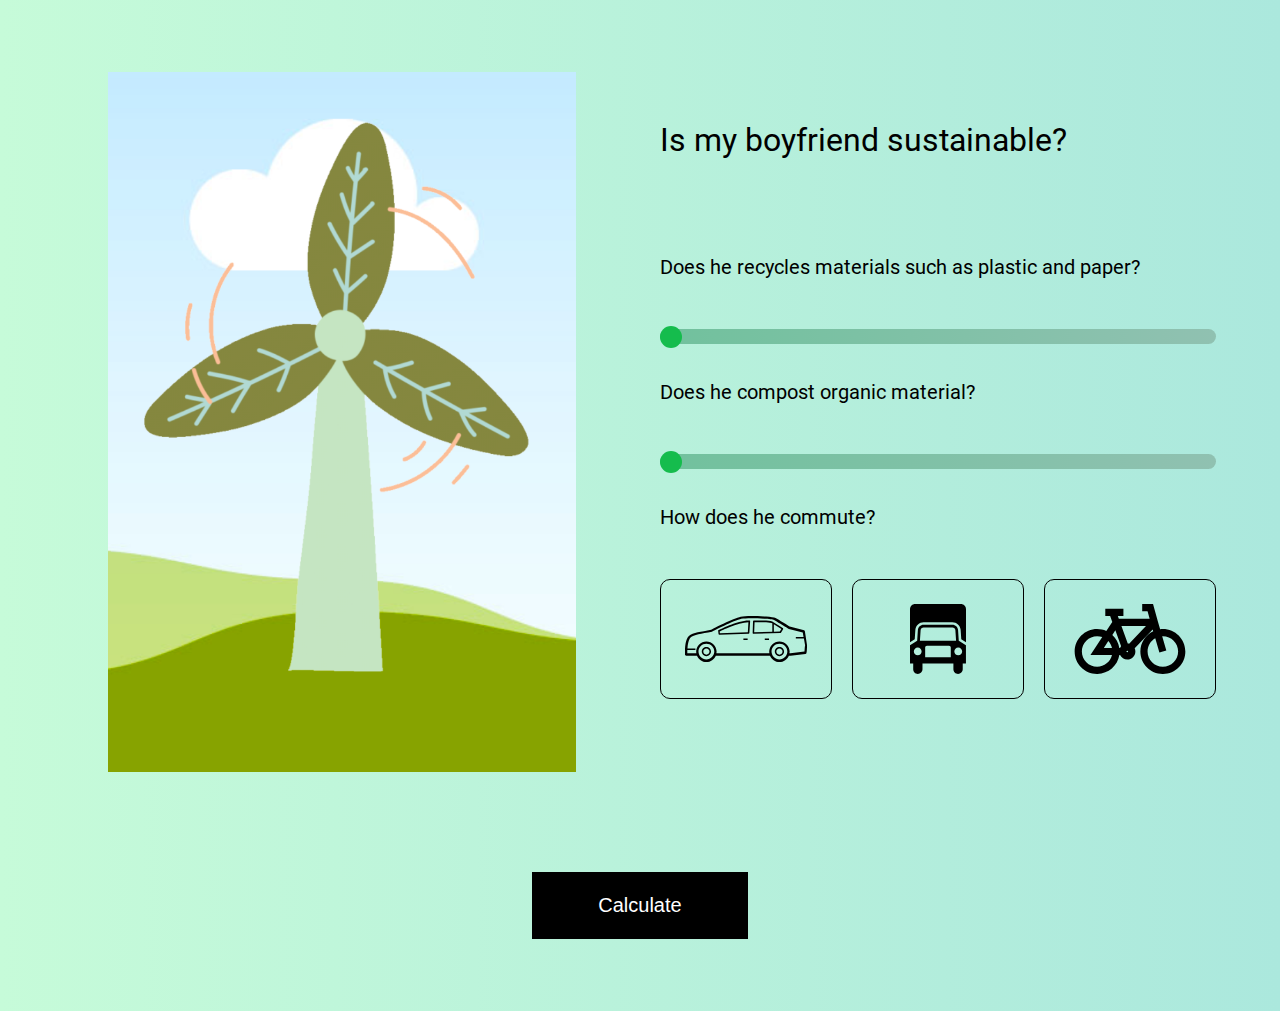
==== quiz/quiz.html @ d0510b84 "added frontend" ====
<!DOCTYPE html>
<html lang="en">
  <head>
    <meta charset="UTF-8" />
    <meta name="viewport" content="width=device-width, initial-scale=1.0" />
    <link rel="stylesheet" href="/style/fonts.css" />
    <link rel="stylesheet" href="/style/style.css" />
    <title>Quiz</title>
  </head>
  <body>
    <section class="showcase page-width">
      <div class="quiz__container">
        <div class="quiz__image">
          <img src="/images/flower.png" alt="Flower" />
        </div>
        <div class="quiz__content">
          <h2 class="quiz__title">Is my boyfriend sustainable?</h2>
          <form action="#">
            <div class="input__wrapper">
              <label class="input__label" for="Recycles"> Does he recycles materials such as plastic and paper? </label>
              <input type="range" name="Recycles" id="progressBar" class="progress-bar" min="0" max="5" value="0" />
            </div>

            <div class="input__wrapper">
              <label class="input__label" for="Compost"> Does he compost organic material? </label>
              <input type="range" name="Compost" id="progressBar" class="progress-bar" min="0" max="5" value="0" />
            </div>

            <div class="input__wrapper">
              <fieldset>
                <legend class="input__label" for="paper">How does he commute?</legend>
                <div class="quiz__fieldset">

                  <div class="quiz__radio-wrapper">
                    <input type="radio" id="" name="Commute" value="car" />
                    <svg xmlns="http://www.w3.org/2000/svg"
                          xmlns:xlink="http://www.w3.org/1999/xlink" version="1.1" x="0px" y="0px" style="enable-background:new -247 370.9 100 100;" xml:space="preserve" viewBox="-228.6 409 63.3 23.9">
                        <path d="M-165.3,424l-1.1-7.1c0-0.2-0.2-0.4-0.4-0.5l-7.5-1.9c-0.7-0.4-5.8-3.6-7.3-4.4c-0.8-0.4-2.5-0.6-4.9-0.8  c-2.4-0.2-5.2-0.3-7.7-0.3c-2.3,0-4.3,0.1-5.5,0.4c-3.7,0.8-14.4,6.2-15.3,6.7c-5.4,1.2-9.4,1.2-11.6,3.3c-1.9,1.9-2,6-2,8.2  c0,0.8,0,1.4,0,1.4c0,0.3,0.3,0.6,0.6,0.6h5.6c0.8,1.9,2.7,3.3,4.9,3.3c2.2,0,4.1-1.4,4.9-3.3h28.1c0.8,1.9,2.7,3.3,4.9,3.3  c2.2,0,4.1-1.4,4.9-3.3h0.8h0.1l7.7-0.9c0.2,0,0.4-0.2,0.5-0.4c0.3-0.9,0.3-3,0.3-3.8V424L-165.3,424z M-217.5,431.6  c-2.3,0-4.1-1.8-4.1-4.1c0-2.3,1.8-4.1,4.1-4.1s4.1,1.8,4.1,4.1C-213.4,429.7-215.3,431.6-217.5,431.6z M-179.6,431.6  c-2.3,0-4.1-1.8-4.1-4.1c0-2.3,1.8-4.1,4.1-4.1c2.3,0,4.1,1.8,4.1,4.1C-175.5,429.8-177.3,431.6-179.6,431.6z M-166.6,427.4  l-7.3,0.9h-0.5c0-0.3,0.1-0.5,0.1-0.8c0-2.9-2.4-5.3-5.3-5.3s-5.3,2.4-5.3,5.3c0,0.3,0,0.5,0.1,0.8h-27.5c0-0.3,0.1-0.5,0.1-0.8  c0-2.9-2.4-5.3-5.3-5.3s-5.3,2.4-5.3,5.3c0,0.3,0,0.5,0.1,0.8h-4.7c0-0.2,0-0.5,0-0.8c0-0.2,0-0.5,0-0.8h4.2v-0.8h-4.1  c0.1-2.1,0.6-4.8,1.6-5.7c1.6-1.6,5.5-1.9,11.1-3l0.1-0.1c0,0,2.9-1.5,6.2-3c3.3-1.6,7.2-3.2,8.9-3.6c1-0.2,3-0.3,5.2-0.3  c2.5,0,5.3,0.1,7.6,0.3c2.3,0.2,4.2,0.5,4.4,0.7c1.4,0.8,7.3,4.4,7.3,4.4l0.2,0.1l7.2,1.9l0.4,2.3h-4v0.8h4.2l0.6,3.5v0.2  C-166.5,424.9-166.5,426.6-166.6,427.4z M-198.3,421.5h2.2v-0.8h-2.2V421.5z M-187.2,421.5h2.2v-0.8h-2.2V421.5z M-177.9,415.3  l-4.8-3.1c-0.6-0.5-2.1-0.6-3.8-0.8c-1.7-0.1-3.6-0.1-4.9-0.1c-0.9,0-1.5,0-1.5,0c-0.2,0-0.4,0.2-0.4,0.4l-0.2,6.1  c0,0.1,0,0.2,0.1,0.3c0.1,0.1,0.2,0.1,0.3,0.1l0,0l14-0.3c0.1,0,0.3-0.1,0.3-0.2l1.1-1.8C-177.6,415.7-177.7,415.4-177.9,415.3z   M-183.3,417.2l-9.4,0.2l0.2-5.2c0.3,0,0.7,0,1.1,0c1.3,0,3.2,0,4.9,0.1c1.4,0.1,2.8,0.3,3.2,0.5  C-183.3,412.8-183.3,417.2-183.3,417.2z M-179.4,417.1l-3.1,0.1v-3.9l3.9,2.5L-179.4,417.1z M-195.2,411.3c-0.1,0-0.2,0-0.4,0  c-5.9,0-15.5,5-15.6,5c-0.1,0.1-0.2,0.2-0.2,0.4l0.2,1.7c0,0.2,0.2,0.4,0.4,0.4l0,0l15.2-0.6c0.2,0,0.4-0.2,0.4-0.4l0.4-6.1  c0-0.1,0-0.2-0.1-0.3C-195,411.4-195.1,411.3-195.2,411.3z M-196,417.4l-14.5,0.6l-0.1-1c0.7-0.3,2.7-1.3,5.3-2.3  c3.1-1.2,6.9-2.4,9.6-2.5L-196,417.4z M-179.6,425.1c-1.3,0-2.4,1.1-2.4,2.4c0,1.3,1.1,2.4,2.4,2.4c1.3,0,2.4-1.1,2.4-2.4  C-177.2,426.2-178.3,425.1-179.6,425.1z M-179.6,429.1c-0.9,0-1.6-0.7-1.6-1.6c0-0.9,0.7-1.6,1.6-1.6c0.9,0,1.6,0.7,1.6,1.6  C-178,428.4-178.7,429.1-179.6,429.1z M-217.5,425.1c-1.3,0-2.4,1.1-2.4,2.4c0,1.3,1.1,2.4,2.4,2.4s2.4-1.1,2.4-2.4  C-215.1,426.2-216.2,425.1-217.5,425.1z M-217.5,429.1c-0.9,0-1.6-0.7-1.6-1.6c0-0.9,0.7-1.6,1.6-1.6s1.6,0.7,1.6,1.6  C-215.9,428.4-216.7,429.1-217.5,429.1z"></path>
                    </svg>
                  </div>
                  <div class="quiz__radio-wrapper">
                    <input type="radio" id="" name="Commute" value="truck" />
                    <svg fill="#000000" version="1.1" id="Layer_1"
                      xmlns="http://www.w3.org/2000/svg"
                      xmlns:xlink="http://www.w3.org/1999/xlink" xml:space="preserve" viewBox="16 5 96 120">
                      <path d="M88.7,40.6c5.1,0,9.3,4,9.7,9l1.2,18.5l12.3,7.4l0,31.3h-5.5l0,10.2c0,4.4-3.6,8-8,8c-4.4,0-8-3.5-8-8v-10.2H37.4l0,10.2 	c0,4.4-3.6,8-8,8c-4.4,0-7.9-3.5-7.9-8v-10.2H16l0-31.3l12.3-7.4l1.2-18.5c0.4-5,4.6-9,9.7-9H88.7z M29.3,93c3.7,0,6.6-3,6.6-6.7 	c0-3.7-3-6.7-6.6-6.7c-3.7,0-6.7,3-6.7,6.7C22.6,90,25.6,93,29.3,93 M85.9,96.4V79.5c0-1.7-1.4-3-3-3H45c-1.6,0-3,1.4-3,3v16.8H85.9 	z M105.4,86.3c0-3.7-3-6.7-6.7-6.7c-3.7,0-6.7,3-6.7,6.7c0,3.7,3,6.7,6.7,6.7C102.4,93,105.4,90,105.4,86.3 M95,67.9l-1.2-18 	c-0.2-2.6-2.4-4.6-5-4.6H39.3c-2.7,0-4.8,2-5.1,4.6l-1.2,18H95z"></path>
                      <path d="M103.2,5c4.9,0,8.8,3.9,8.8,8.8v56.7l-8.1-5L102.8,49c-0.7-7.1-6.8-12.7-14.1-12.7H39.3c-7.4,0-13.4,5.6-14.1,12.7 	l-1.1,16.6l-8.1,5l0-56.7C16,8.9,20,5,24.8,5H103.2z"></path>
                    </svg>
                  </div>
                  <div class="quiz__radio-wrapper">
                    <input type="radio" id="" name="Commute" value="cycle" />
                    <svg fill="#000000" version="1.1" id="Layer_1" xmlns="http://www.w3.org/2000/svg" xmlns:xlink="http://www.w3.org/1999/xlink" xml:space="preserve" viewBox="0 94.12 512 323.75">                         <g>                           <g>                             <path d="M407.966,209.809c-4.257,0-8.454,0.263-12.578,0.762l-10.465-36.07l-22.406-80.377h-50.086v33.391h24.73l9.716,34.856                             H204.273l-4.567-12.595h25.847v-33.391h-83.802v33.391h22.436l9.833,27.116l-27.568,41.966                             c-12.961-5.811-27.319-9.049-42.419-9.049C46.67,209.809,0,256.479,0,313.842c0,57.365,46.67,104.034,104.034,104.034                             c51.681,0,94.673-37.884,102.686-87.338h3.355c6.143,12.246,18.812,20.675,33.418,20.675c20.606,0,37.368-16.765,37.368-37.37                             c0-5.34-1.134-10.418-3.161-15.017l83.215-87.236l2.407,8.3c-35.085,16.739-59.389,52.56-59.389,93.954                             c0,57.365,46.669,104.034,104.033,104.034c57.364,0,104.034-46.67,104.034-104.035C512,256.479,465.33,209.809,407.966,209.809z                             M155.646,265.682c8.145,8.723,14.106,19.499,17.017,31.465h-37.685L155.646,265.682z M104.034,384.485                             c-38.952,0-70.643-31.691-70.643-70.644c0-38.952,31.691-70.642,70.643-70.642c8.321,0,16.307,1.457,23.727,4.112l-54.67,83.226                             h99.573C165.14,361.456,137.233,384.485,104.034,384.485z M210.076,297.146h-3.356c-3.814-23.541-15.551-44.457-32.383-59.916                             l13.893-21.15l26.719,73.681C213.048,292.011,211.408,294.488,210.076,297.146z M243.493,317.821                             c-2.194,0-3.978-1.785-3.978-3.979c0-2.193,1.785-3.977,3.978-3.977s3.977,1.784,3.977,3.977                             C247.47,316.035,245.685,317.821,243.493,317.821z M251.943,277.448c-2.034-0.472-4.126-0.782-6.27-0.907l-29.292-80.779h113.483                             L251.943,277.448z M407.966,384.485c-38.952,0-70.642-31.691-70.642-70.643c0-26.159,14.304-49.026,35.49-61.235l19.117,65.888                             l32.07-9.304l-19.123-65.911c1.025-0.044,2.052-0.078,3.089-0.078c38.952,0,70.643,31.689,70.643,70.642                             C478.609,352.795,446.918,384.485,407.966,384.485z"></path>                           </g>                         </g>                       </svg>
                  </div>
                <div>
              </fieldset>
            </div>
          </form>
        </div>
      </div>
      
      <input class="showcase__content-link" type="submit" value="Calculate">
    </section>

    <script>
      const progressBar = document.querySelectorAll("#progressBar");

      progressBar.forEach(element => {
        element.addEventListener("input", function () {
          console.log(element.value);
          const value = element.value * 20;
          element.style.background = `linear-gradient( to right, #4ae98c ${value}%, #71c19d ${value}%, #90c1b1 100%)`;
        });
      });
    </script>
  </body>
</html>
---- style/fonts.css ----
@font-face {
  font-family: "Roboto";
  src: url("/fonts/Roboto-Bold.woff") format("woff"), url("/fonts/Roboto-Bold.ttf") format("truetype");
  font-weight: bold;
  font-style: normal;
  font-display: swap;
}

@font-face {
  font-family: "Roboto";
  src: url("/fonts/Roboto-Light.woff") format("woff"), url("/fonts/Roboto-Light.ttf") format("truetype");
  font-weight: 300;
  font-style: normal;
  font-display: swap;
}

@font-face {
  font-family: "Roboto";
  src: url("/fonts/Roboto-Medium.woff") format("woff"), url("/fonts/Roboto-Medium.ttf") format("truetype");
  font-weight: 500;
  font-style: normal;
  font-display: swap;
}

@font-face {
  font-family: "Roboto";
  src: url("/fonts/Roboto-Regular.woff") format("woff"), url("/fonts/Roboto-Regular.ttf") format("truetype");
  font-weight: normal;
  font-style: normal;
  font-display: swap;
}
---- style/style.css ----
html {
  font-size: 100%;
}

:root {
  --color-white: #ffffff;
  --color-black: #000000;
  --primary-fonts: "Roboto", sans-serif;
}

*,
*::after,
*::before {
  padding: 0;
  margin: 0;
  box-sizing: border-box;
}

h1,
p,
li,
a {
  margin: 0;
  line-height: 1;
}

fieldset {
  border: none;
  outline: none;
  margin: 0;
}

li {
  list-style: none;
}

a {
  text-decoration: none;
  color: inherit;
}

img {
  display: block;
  max-width: 100%;
  width: 100%;
}

.page-width {
  max-width: 80rem;
  margin: 0 auto;
}

body {
  font-family: var(--primary-fonts);
  background: var(--color-light-gray);
  color: var(--color-black);
  background: linear-gradient(to right, #c6fbd9, #abe8dd) no-repeat;
}

/* Navbar */
.showcase {
  display: flex;
  min-height: 100vh;
  align-items: center;
  justify-content: center;
  flex-flow: column;
  gap: 6.25rem;
  padding-block: 8vh;
}

.showcase__container {
  display: grid;
  grid-template-columns: repeat(2, 1fr);
}

.showcase__title {
  font-size: 3rem;
  font-weight: 400;
}

.showcase__images {
  display: grid;
  max-width: 20rem;
  margin: 0 auto;
}

.showcase__images img {
  width: 100%;
  height: 100%;
}

.showcase__content {
  display: flex;
  align-items: flex-start;
  justify-content: center;
  flex-flow: column;
}

.showcase__content-title {
  font-size: 2rem;
  margin-bottom: 1.875rem;
  font-weight: 500;
}

.showcase__content-desc {
  font-size: 1.5625rem;
  line-height: 1.3;
  margin-bottom: 2rem;
}

.showcase__content-link {
  font-size: 1.25rem;
  background: var(--color-black);
  color: var(--color-white);
  padding: 1.25rem 4rem;
  border: 2px solid transparent;
  transition: 0.3s all;
}

.showcase__content-link:hover {
  background: transparent;
  color: var(--color-black);
  border-color: var(--color-black);
}

/* Quiz */

.quiz__container {
  display: grid;
  grid-template-columns: repeat(2, 1fr);
  gap: 2.5rem;
}

.quiz__title {
  font-size: 2rem;
  font-weight: 400;
  margin-bottom: 6rem;
}

.quiz__image {
  display: flex;
}

.quiz__image img {
  max-height: 43.75rem;
  object-fit: contain;
}

.quiz__content {
  display: flex;
  flex-flow: column wrap;
  align-items: flex-start;
  justify-content: center;
}

.input__wrapper:not(:last-child) {
  margin-bottom: 2rem;
}

.input__label {
  display: block;
  font-size: 1.25rem;
  margin-bottom: 3.125rem;
}

.progress-bar {
  -webkit-appearance: none;
  width: 100%;
  height: 15px;
  border-radius: 25px;
  background: linear-gradient(to right, rgb(74, 233, 140) 0%, rgb(113, 193, 157) 0%, rgb(144, 193, 177) 100%) no-repeat;
  outline: none;
  transition: 0.3s all;
}

.progress-bar::-webkit-slider-thumb {
  -webkit-appearance: none;
  appearance: none;
  width: 22px;
  height: 22px;
  border-radius: 50%;
  background: #15bc4d;
  cursor: pointer;
}

.progress-bar::-moz-range-thumb {
  width: 22px;
  height: 22px;
  border-radius: 50%;
  background: #4caf50;
  cursor: pointer;
}

.quiz__fieldset {
  display: grid;
  grid-template-columns: repeat(3, 1fr);
  gap: 1.25rem;
}

.quiz__radio-wrapper {
  position: relative;
}

.quiz__radio-wrapper input {
  opacity: 0;
  position: absolute;
  top: 0;
  left: 0;
  width: 100%;
  height: 100%;
  cursor: pointer;
}

.quiz__radio-wrapper input:checked + svg path {
  fill: #4caf50;
}

.quiz__radio-wrapper input:checked + svg {
  border-color: #4caf50;
  scale: 1.05;
}

.quiz__radio-wrapper svg {
  width: 100%;
  height: 7.5rem;
  border: 1px solid var(--color-black);
  padding: 1.5rem;
  border-radius: 0.625rem;
  transition: 0.3s all;
}

.quiz__results-title {
  margin-bottom: 3rem;
}

.quiz__desc {
  font-size: 1.5rem;
  margin-bottom: 3rem;
}

.quiz__result {
  display: flex;
  align-items: center;
  justify-content: space-between;
  gap: 2rem;
}

.quiz__result:not(:last-child) {
  margin-bottom: 1rem;
}

.quiz__result p {
  font-size: 1.25rem;
  width: 80%;
  line-height: 1.3;
}

.quiz__result img {
  object-fit: contain;
  width: 20%;
  height: 5rem;
}

@media (max-width: 1300px) {
  .page-width {
    max-width: 90%;
  }
}

@media (max-width: 1024px) {
  .showcase__container {
    grid-template-columns: repeat(1, 1fr);
    gap: 2rem;
  }

  .showcase__content {
    align-items: center;
    justify-content: center;
    text-align: center;
  }
}

@media (max-width: 768px) {
  .showcase {
    gap: 3.125rem;
  }

  .showcase__title {
    font-size: 1.75rem;
    line-height: 1.2;
  }

  .showcase__images {
    max-width: 10rem;
  }

  .showcase__container {
    gap: 2rem;
  }

  .showcase__content-title {
    font-size: 1.25rem;
    margin-bottom: 0.625rem;
  }

  .showcase__content-desc {
    font-size: 1rem;
    margin-bottom: 0.625rem;
  }

  .showcase__content-link {
    padding: 0.625rem 2rem;
    font-size: 0.875rem;
  }
}
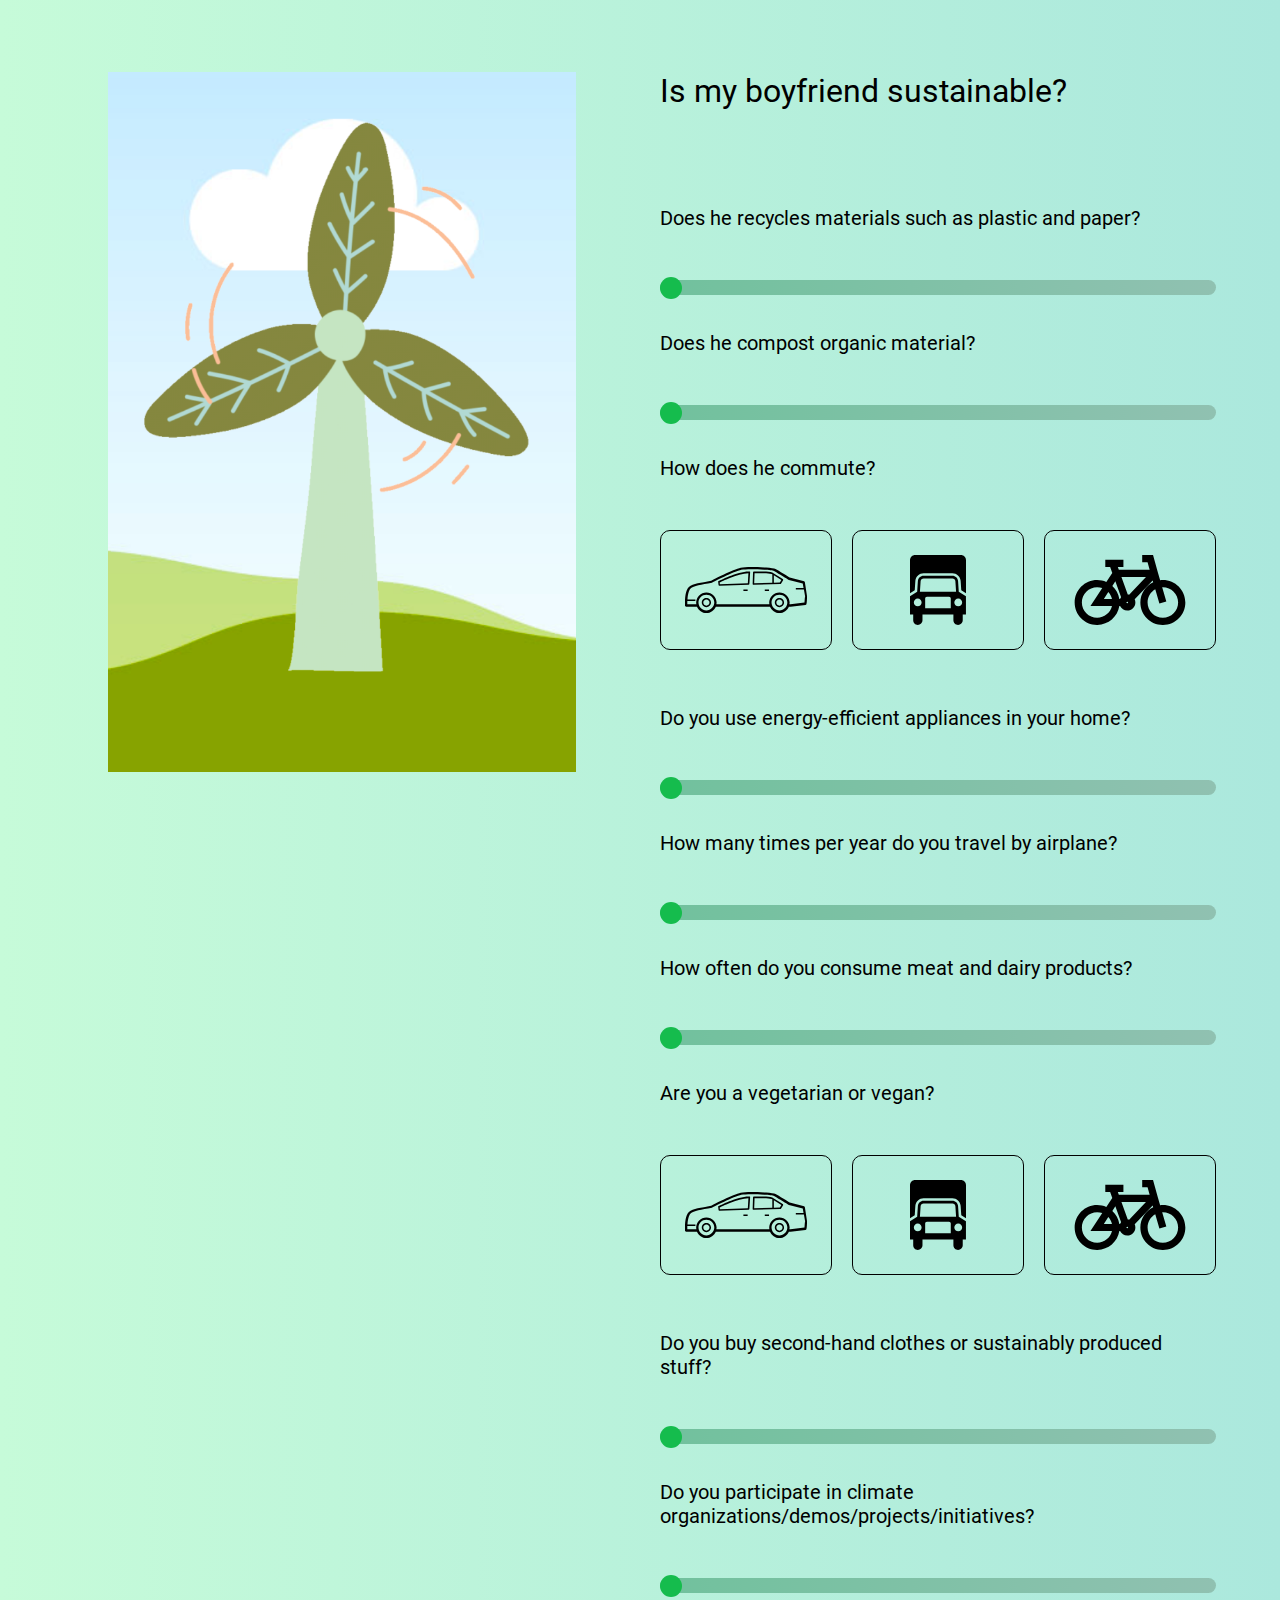
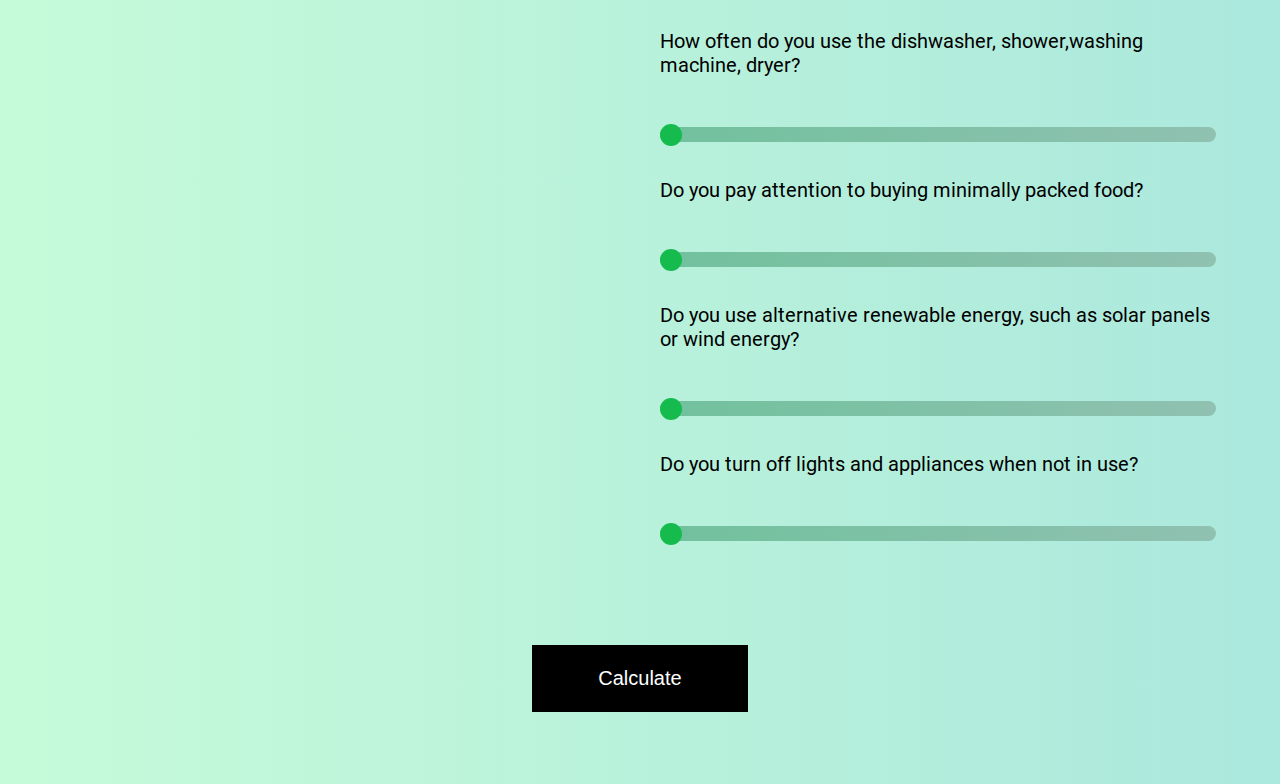
==== commit b2f0f7ab: "complete" ====
--- a/quiz/quiz.html
+++ b/quiz/quiz.html
@@ -3,26 +3,27 @@
   <head>
     <meta charset="UTF-8" />
     <meta name="viewport" content="width=device-width, initial-scale=1.0" />
-    <link rel="stylesheet" href="/style/fonts.css" />
-    <link rel="stylesheet" href="/style/style.css" />
+    <link rel="stylesheet" href="../style/fonts.css" />
+    <link rel="stylesheet" href="../style/style.css" />
     <title>Quiz</title>
   </head>
   <body>
     <section class="showcase page-width">
       <div class="quiz__container">
         <div class="quiz__image">
-          <img src="/images/flower.png" alt="Flower" />
+          <img src="../images/flower.png" alt="Flower" />
         </div>
         <div class="quiz__content">
           <h2 class="quiz__title">Is my boyfriend sustainable?</h2>
-          <form action="#">
-            <div class="input__wrapper">
-              <label class="input__label" for="Recycles"> Does he recycles materials such as plastic and paper? </label>
+          <form name="myform">
+
+            <div class="input__wrapper">
+              <label class="input__label" for="Recycles">Does he recycles materials such as plastic and paper?</label>
               <input type="range" name="Recycles" id="progressBar" class="progress-bar" min="0" max="5" value="0" />
             </div>
 
             <div class="input__wrapper">
-              <label class="input__label" for="Compost"> Does he compost organic material? </label>
+              <label class="input__label" for="Compost">Does he compost organic material?</label>
               <input type="range" name="Compost" id="progressBar" class="progress-bar" min="0" max="5" value="0" />
             </div>
 
@@ -54,11 +55,84 @@
                 <div>
               </fieldset>
             </div>
+
+            <div class="input__wrapper">
+              <label class="input__label" for="Energy">Do you use energy-efficient appliances in your home?</label>
+              <input type="range" name="Energy" id="progressBar" class="progress-bar" min="0" max="5" value="0" />
+            </div>
+
+            <div class="input__wrapper">
+              <label class="input__label" for="Travel">How many times per year do you travel by airplane?</label>
+              <input type="range" name="Travel" id="progressBar" class="progress-bar" min="0" max="5" value="0" />
+            </div>
+
+            <div class="input__wrapper">
+              <label class="input__label" for="Dairy">How often do you consume meat and dairy products?</label>
+              <input type="range" name="Dairy" id="progressBar" class="progress-bar" min="0" max="5" value="0" />
+            </div>
+
+            <div class="input__wrapper">
+              <fieldset>
+                <legend class="input__label" for="Vegetarian">Are you a vegetarian or vegan?</legend>
+                <div class="quiz__fieldset">
+
+                  <div class="quiz__radio-wrapper">
+                    <input type="radio" id="" name="Vegetarian" value="no" />
+                    <svg xmlns="http://www.w3.org/2000/svg"
+                          xmlns:xlink="http://www.w3.org/1999/xlink" version="1.1" x="0px" y="0px" style="enable-background:new -247 370.9 100 100;" xml:space="preserve" viewBox="-228.6 409 63.3 23.9">
+                        <path d="M-165.3,424l-1.1-7.1c0-0.2-0.2-0.4-0.4-0.5l-7.5-1.9c-0.7-0.4-5.8-3.6-7.3-4.4c-0.8-0.4-2.5-0.6-4.9-0.8  c-2.4-0.2-5.2-0.3-7.7-0.3c-2.3,0-4.3,0.1-5.5,0.4c-3.7,0.8-14.4,6.2-15.3,6.7c-5.4,1.2-9.4,1.2-11.6,3.3c-1.9,1.9-2,6-2,8.2  c0,0.8,0,1.4,0,1.4c0,0.3,0.3,0.6,0.6,0.6h5.6c0.8,1.9,2.7,3.3,4.9,3.3c2.2,0,4.1-1.4,4.9-3.3h28.1c0.8,1.9,2.7,3.3,4.9,3.3  c2.2,0,4.1-1.4,4.9-3.3h0.8h0.1l7.7-0.9c0.2,0,0.4-0.2,0.5-0.4c0.3-0.9,0.3-3,0.3-3.8V424L-165.3,424z M-217.5,431.6  c-2.3,0-4.1-1.8-4.1-4.1c0-2.3,1.8-4.1,4.1-4.1s4.1,1.8,4.1,4.1C-213.4,429.7-215.3,431.6-217.5,431.6z M-179.6,431.6  c-2.3,0-4.1-1.8-4.1-4.1c0-2.3,1.8-4.1,4.1-4.1c2.3,0,4.1,1.8,4.1,4.1C-175.5,429.8-177.3,431.6-179.6,431.6z M-166.6,427.4  l-7.3,0.9h-0.5c0-0.3,0.1-0.5,0.1-0.8c0-2.9-2.4-5.3-5.3-5.3s-5.3,2.4-5.3,5.3c0,0.3,0,0.5,0.1,0.8h-27.5c0-0.3,0.1-0.5,0.1-0.8  c0-2.9-2.4-5.3-5.3-5.3s-5.3,2.4-5.3,5.3c0,0.3,0,0.5,0.1,0.8h-4.7c0-0.2,0-0.5,0-0.8c0-0.2,0-0.5,0-0.8h4.2v-0.8h-4.1  c0.1-2.1,0.6-4.8,1.6-5.7c1.6-1.6,5.5-1.9,11.1-3l0.1-0.1c0,0,2.9-1.5,6.2-3c3.3-1.6,7.2-3.2,8.9-3.6c1-0.2,3-0.3,5.2-0.3  c2.5,0,5.3,0.1,7.6,0.3c2.3,0.2,4.2,0.5,4.4,0.7c1.4,0.8,7.3,4.4,7.3,4.4l0.2,0.1l7.2,1.9l0.4,2.3h-4v0.8h4.2l0.6,3.5v0.2  C-166.5,424.9-166.5,426.6-166.6,427.4z M-198.3,421.5h2.2v-0.8h-2.2V421.5z M-187.2,421.5h2.2v-0.8h-2.2V421.5z M-177.9,415.3  l-4.8-3.1c-0.6-0.5-2.1-0.6-3.8-0.8c-1.7-0.1-3.6-0.1-4.9-0.1c-0.9,0-1.5,0-1.5,0c-0.2,0-0.4,0.2-0.4,0.4l-0.2,6.1  c0,0.1,0,0.2,0.1,0.3c0.1,0.1,0.2,0.1,0.3,0.1l0,0l14-0.3c0.1,0,0.3-0.1,0.3-0.2l1.1-1.8C-177.6,415.7-177.7,415.4-177.9,415.3z   M-183.3,417.2l-9.4,0.2l0.2-5.2c0.3,0,0.7,0,1.1,0c1.3,0,3.2,0,4.9,0.1c1.4,0.1,2.8,0.3,3.2,0.5  C-183.3,412.8-183.3,417.2-183.3,417.2z M-179.4,417.1l-3.1,0.1v-3.9l3.9,2.5L-179.4,417.1z M-195.2,411.3c-0.1,0-0.2,0-0.4,0  c-5.9,0-15.5,5-15.6,5c-0.1,0.1-0.2,0.2-0.2,0.4l0.2,1.7c0,0.2,0.2,0.4,0.4,0.4l0,0l15.2-0.6c0.2,0,0.4-0.2,0.4-0.4l0.4-6.1  c0-0.1,0-0.2-0.1-0.3C-195,411.4-195.1,411.3-195.2,411.3z M-196,417.4l-14.5,0.6l-0.1-1c0.7-0.3,2.7-1.3,5.3-2.3  c3.1-1.2,6.9-2.4,9.6-2.5L-196,417.4z M-179.6,425.1c-1.3,0-2.4,1.1-2.4,2.4c0,1.3,1.1,2.4,2.4,2.4c1.3,0,2.4-1.1,2.4-2.4  C-177.2,426.2-178.3,425.1-179.6,425.1z M-179.6,429.1c-0.9,0-1.6-0.7-1.6-1.6c0-0.9,0.7-1.6,1.6-1.6c0.9,0,1.6,0.7,1.6,1.6  C-178,428.4-178.7,429.1-179.6,429.1z M-217.5,425.1c-1.3,0-2.4,1.1-2.4,2.4c0,1.3,1.1,2.4,2.4,2.4s2.4-1.1,2.4-2.4  C-215.1,426.2-216.2,425.1-217.5,425.1z M-217.5,429.1c-0.9,0-1.6-0.7-1.6-1.6c0-0.9,0.7-1.6,1.6-1.6s1.6,0.7,1.6,1.6  C-215.9,428.4-216.7,429.1-217.5,429.1z"></path>
+                    </svg>
+                  </div>
+                  <div class="quiz__radio-wrapper">
+                    <input type="radio" id="" name="Vegetarian" value="vegetarian" />
+                    <svg fill="#000000" version="1.1" id="Layer_1"
+                      xmlns="http://www.w3.org/2000/svg"
+                      xmlns:xlink="http://www.w3.org/1999/xlink" xml:space="preserve" viewBox="16 5 96 120">
+                      <path d="M88.7,40.6c5.1,0,9.3,4,9.7,9l1.2,18.5l12.3,7.4l0,31.3h-5.5l0,10.2c0,4.4-3.6,8-8,8c-4.4,0-8-3.5-8-8v-10.2H37.4l0,10.2 	c0,4.4-3.6,8-8,8c-4.4,0-7.9-3.5-7.9-8v-10.2H16l0-31.3l12.3-7.4l1.2-18.5c0.4-5,4.6-9,9.7-9H88.7z M29.3,93c3.7,0,6.6-3,6.6-6.7 	c0-3.7-3-6.7-6.6-6.7c-3.7,0-6.7,3-6.7,6.7C22.6,90,25.6,93,29.3,93 M85.9,96.4V79.5c0-1.7-1.4-3-3-3H45c-1.6,0-3,1.4-3,3v16.8H85.9 	z M105.4,86.3c0-3.7-3-6.7-6.7-6.7c-3.7,0-6.7,3-6.7,6.7c0,3.7,3,6.7,6.7,6.7C102.4,93,105.4,90,105.4,86.3 M95,67.9l-1.2-18 	c-0.2-2.6-2.4-4.6-5-4.6H39.3c-2.7,0-4.8,2-5.1,4.6l-1.2,18H95z"></path>
+                      <path d="M103.2,5c4.9,0,8.8,3.9,8.8,8.8v56.7l-8.1-5L102.8,49c-0.7-7.1-6.8-12.7-14.1-12.7H39.3c-7.4,0-13.4,5.6-14.1,12.7 	l-1.1,16.6l-8.1,5l0-56.7C16,8.9,20,5,24.8,5H103.2z"></path>
+                    </svg>
+                  </div>
+                  <div class="quiz__radio-wrapper">
+                    <input type="radio" id="" name="Vegetarian" value="vegan" />
+                    <svg fill="#000000" version="1.1" id="Layer_1" xmlns="http://www.w3.org/2000/svg" xmlns:xlink="http://www.w3.org/1999/xlink" xml:space="preserve" viewBox="0 94.12 512 323.75">                         <g>                           <g>                             <path d="M407.966,209.809c-4.257,0-8.454,0.263-12.578,0.762l-10.465-36.07l-22.406-80.377h-50.086v33.391h24.73l9.716,34.856                             H204.273l-4.567-12.595h25.847v-33.391h-83.802v33.391h22.436l9.833,27.116l-27.568,41.966                             c-12.961-5.811-27.319-9.049-42.419-9.049C46.67,209.809,0,256.479,0,313.842c0,57.365,46.67,104.034,104.034,104.034                             c51.681,0,94.673-37.884,102.686-87.338h3.355c6.143,12.246,18.812,20.675,33.418,20.675c20.606,0,37.368-16.765,37.368-37.37                             c0-5.34-1.134-10.418-3.161-15.017l83.215-87.236l2.407,8.3c-35.085,16.739-59.389,52.56-59.389,93.954                             c0,57.365,46.669,104.034,104.033,104.034c57.364,0,104.034-46.67,104.034-104.035C512,256.479,465.33,209.809,407.966,209.809z                             M155.646,265.682c8.145,8.723,14.106,19.499,17.017,31.465h-37.685L155.646,265.682z M104.034,384.485                             c-38.952,0-70.643-31.691-70.643-70.644c0-38.952,31.691-70.642,70.643-70.642c8.321,0,16.307,1.457,23.727,4.112l-54.67,83.226                             h99.573C165.14,361.456,137.233,384.485,104.034,384.485z M210.076,297.146h-3.356c-3.814-23.541-15.551-44.457-32.383-59.916                             l13.893-21.15l26.719,73.681C213.048,292.011,211.408,294.488,210.076,297.146z M243.493,317.821                             c-2.194,0-3.978-1.785-3.978-3.979c0-2.193,1.785-3.977,3.978-3.977s3.977,1.784,3.977,3.977                             C247.47,316.035,245.685,317.821,243.493,317.821z M251.943,277.448c-2.034-0.472-4.126-0.782-6.27-0.907l-29.292-80.779h113.483                             L251.943,277.448z M407.966,384.485c-38.952,0-70.642-31.691-70.642-70.643c0-26.159,14.304-49.026,35.49-61.235l19.117,65.888                             l32.07-9.304l-19.123-65.911c1.025-0.044,2.052-0.078,3.089-0.078c38.952,0,70.643,31.689,70.643,70.642                             C478.609,352.795,446.918,384.485,407.966,384.485z"></path>                           </g>                         </g>                       </svg>
+                  </div>
+                <div>
+              </fieldset>
+            </div>
+
+            <div class="input__wrapper">
+              <label class="input__label" for="Clothes">Do you buy second-hand clothes or sustainably produced stuff?</label>
+              <input type="range" name="Clothes" id="progressBar" class="progress-bar" min="0" max="5" value="0" />
+            </div>
+
+            <div class="input__wrapper">
+              <label class="input__label" for="Climate">Do you participate in climate organizations/demos/projects/initiatives?</label>
+              <input type="range" name="Climate" id="progressBar" class="progress-bar" min="0" max="5" value="0" />
+            </div>
+
+            <div class="input__wrapper">
+              <label class="input__label" for="Dishwasher">How often do you use the dishwasher, shower,washing machine, dryer?</label>
+              <input type="range" name="Dishwasher" id="progressBar" class="progress-bar" min="0" max="5" value="0" />
+            </div>
+
+            <div class="input__wrapper">
+              <label class="input__label" for="Packedfood">Do you pay attention to buying minimally packed food?</label>
+              <input type="range" name="Packedfood" id="progressBar" class="progress-bar" min="0" max="5" value="0" />
+            </div>
+
+            <div class="input__wrapper">
+              <label class="input__label" for="Alternativeenergy">Do you use alternative renewable energy, such as solar panels or wind energy?</label>
+              <input type="range" name="Alternativeenergy" id="progressBar" class="progress-bar" min="0" max="5" value="0" />
+            </div>
+
+            <div class="input__wrapper">
+              <label class="input__label" for="Lights">Do you turn off lights and appliances when not in use?</label>
+              <input type="range" name="Lights" id="progressBar" class="progress-bar" min="0" max="5" value="0" />
+            </div>
           </form>
         </div>
-      </div>
-      
-      <input class="showcase__content-link" type="submit" value="Calculate">
+      </div>      
+      <input type="submit" class="showcase__content-link" value="Calculate" onclick="onClick(event)" />
     </section>
 
     <script>
@@ -71,6 +145,75 @@
           element.style.background = `linear-gradient( to right, #4ae98c ${value}%, #71c19d ${value}%, #90c1b1 100%)`;
         });
       });
+      
+      function onClick() {
+        const form = document.forms.namedItem("myform");
+        const formData = new FormData(form);
+        let obj = [];
+        let str = '';
+        for (let value of formData.entries()) {
+          if (value[1] === 'car') {
+            obj.push({key: value[0], value: '0'})
+          } else if (value[1] === 'truck') {
+            obj.push({key: value[0], value: '3'})
+          } else if (value[1] === 'cycle') {
+            obj.push({key: value[0], value: '5'})
+          } else if (value[1] === 'no') {
+            obj.push({key: value[0], value: '0'})
+          } else if (value[1] === 'vegetarian') {
+            obj.push({key: value[0], value: '3'})
+          } else if (value[1] === 'vegan') {
+            obj.push({key: value[0], value: '5'})
+          } else {
+            obj.push({key: value[0], value: value[1]})
+          }
+          
+        }
+        console.log(obj)
+        const sum = obj.reduce((accumulator, currentValue) => accumulator + Number(currentValue.value), 0);
+
+        console.log(sum)
+
+        obj.sort(compareByData)
+        // console.log(obj)
+        const values = obj.map((o) => Number(o.value))
+        // console.log(values)
+        let lowestValue = Math.min.apply(null, values);
+        // console.log(lowestValue)
+        let entries = obj.filter((o) => o.value<=lowestValue);
+        // console.log(lowestValue)
+        // console.log(entries)
+        while (lowestValue <= 5 && entries.length <= 2) {
+          lowestValue+=1;
+          entries = obj.filter((o) => o.value<=lowestValue);
+          // console.log(lowestValue)
+          // console.log(entries)
+        }
+        let randomRes = randomizeArray(entries);
+        randomRes.forEach((obj) => {
+          str += `${obj.key}=${obj.value}&`;
+        })
+        
+        window.location.assign(`./result.html?total=${sum}&${str.slice(0,-1)}`)
+        return false;
+      }
+
+
+      function randomizeArray(arr) {
+        let result = []
+        while(arr.length !== 0) {
+          let randomIndex = Math.floor(Math.random() * arr.length);
+          result.push(arr[randomIndex]);
+          arr.splice(randomIndex, 1);
+        }
+        arr = result;
+        return arr.slice(0, 3);
+      }
+
+      function compareByData(a, b) {
+        var valDiff = a.value - b.value;
+        return valDiff;
+      }
     </script>
   </body>
 </html>
